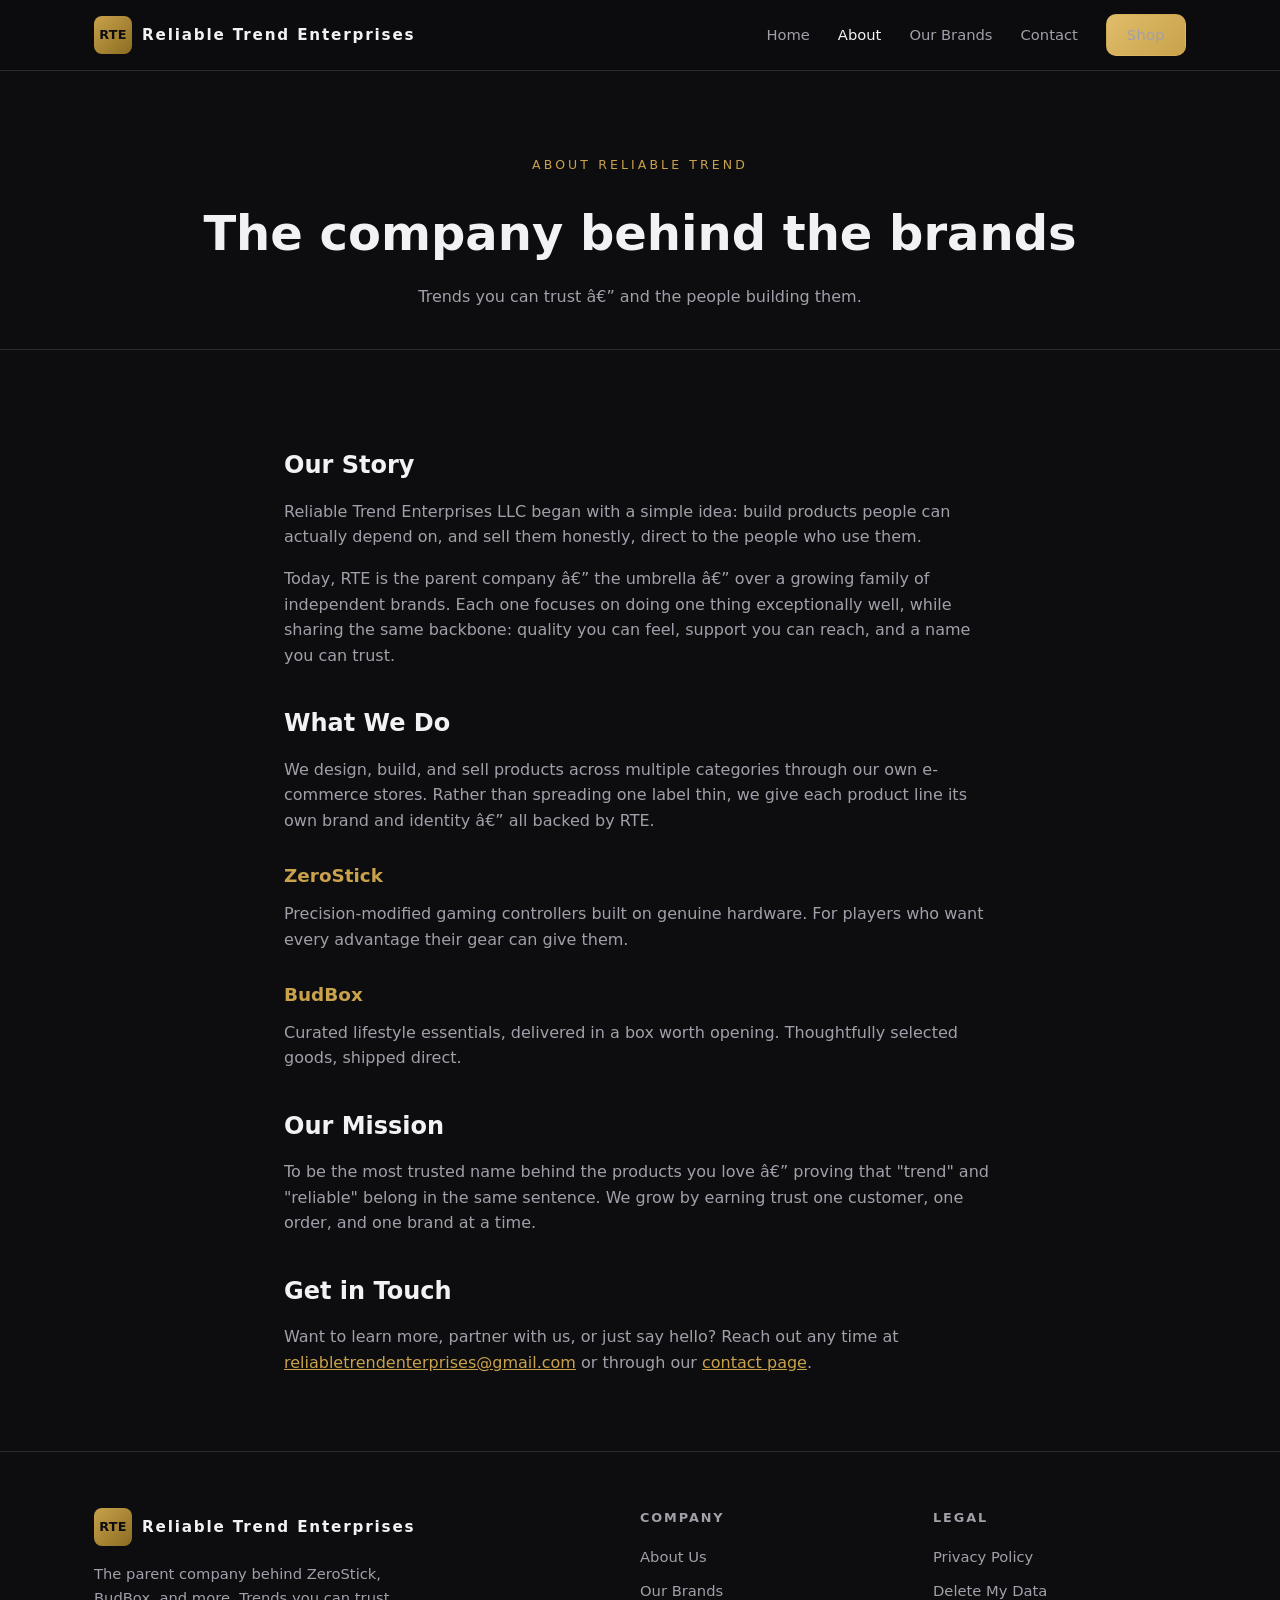
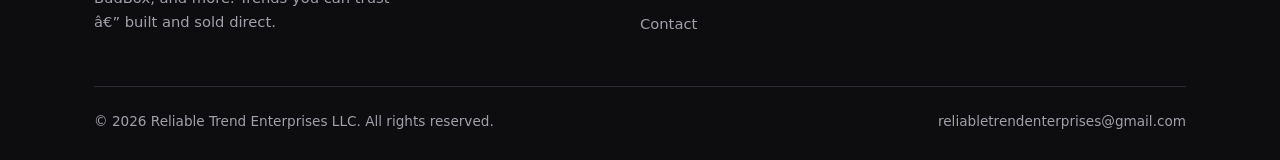
==== about.html @ 6dd5bf9f "Create about.html" ====
<!DOCTYPE html>
<html lang="en">
<head>
  <meta charset="UTF-8" />
  <meta name="viewport" content="width=device-width, initial-scale=1.0" />
  <title>About Us â€” Reliable Trend Enterprises LLC</title>
  <meta name="description" content="Reliable Trend Enterprises LLC is the parent company behind ZeroStick, BudBox, and more. Learn our story and mission." />
  <link rel="stylesheet" href="styles.css" />
</head>
<body>

  <!-- ===================== NAVBAR ===================== -->
  <header class="nav">
    <div class="container nav-inner">
      <a href="index.html" class="nav-brand">
        <span class="mark">RTE</span>
        Reliable Trend Enterprises
      </a>
      <nav class="nav-links" id="navLinks">
        <a href="index.html">Home</a>
        <a href="about.html" class="active">About</a>
        <a href="brands.html">Our Brands</a>
        <a href="contact.html">Contact</a>
        <a href="brands.html" class="btn btn-gold" style="padding:8px 20px;">Shop</a>
      </nav>
      <button class="nav-toggle" onclick="toggleMenu()" aria-label="Menu">&#9776;</button>
    </div>
  </header>

  <!-- ===================== PAGE HEADER ===================== -->
  <section class="page-head">
    <div class="container">
      <span class="eyebrow">About Reliable Trend</span>
      <h1>The company behind the brands</h1>
      <p>Trends you can trust â€” and the people building them.</p>
    </div>
  </section>

  <!-- ===================== STORY ===================== -->
  <div class="prose">
    <h2>Our Story</h2>
    <p>
      Reliable Trend Enterprises LLC began with a simple idea: build products people
      can actually depend on, and sell them honestly, direct to the people who use them.
    </p>
    <p>
      Today, RTE is the parent company â€” the umbrella â€” over a growing family of
      independent brands. Each one focuses on doing one thing exceptionally well, while
      sharing the same backbone: quality you can feel, support you can reach, and a name
      you can trust.
    </p>

    <h2>What We Do</h2>
    <p>
      We design, build, and sell products across multiple categories through our own
      e-commerce stores. Rather than spreading one label thin, we give each product line
      its own brand and identity â€” all backed by RTE.
    </p>

    <h3>ZeroStick</h3>
    <p>
      Precision-modified gaming controllers built on genuine hardware. For players who
      want every advantage their gear can give them.
    </p>

    <h3>BudBox</h3>
    <p>
      Curated lifestyle essentials, delivered in a box worth opening. Thoughtfully
      selected goods, shipped direct.
    </p>

    <h2>Our Mission</h2>
    <p>
      To be the most trusted name behind the products you love â€” proving that "trend"
      and "reliable" belong in the same sentence. We grow by earning trust one customer,
      one order, and one brand at a time.
    </p>

    <h2>Get in Touch</h2>
    <p>
      Want to learn more, partner with us, or just say hello? Reach out any time at
      <a href="mailto:reliabletrendenterprises@gmail.com">reliabletrendenterprises@gmail.com</a>
      or through our <a href="contact.html">contact page</a>.
    </p>
  </div>

  <!-- ===================== FOOTER ===================== -->
  <footer class="footer">
    <div class="container">
      <div class="footer-grid">
        <div class="footer-about">
          <div class="nav-brand" style="margin-bottom:16px;">
            <span class="mark">RTE</span> Reliable Trend Enterprises
          </div>
          <p>The parent company behind ZeroStick, BudBox, and more. Trends you can trust â€” built and sold direct.</p>
        </div>
        <div>
          <h4>Company</h4>
          <a href="about.html">About Us</a>
          <a href="brands.html">Our Brands</a>
          <a href="contact.html">Contact</a>
        </div>
        <div>
          <h4>Legal</h4>
          <a href="privacy-policy.html">Privacy Policy</a>
          <a href="delete-data.html">Delete My Data</a>
        </div>
      </div>
      <div class="footer-bottom">
        <span>&copy; 2026 Reliable Trend Enterprises LLC. All rights reserved.</span>
        <span>reliabletrendenterprises@gmail.com</span>
      </div>
    </div>
  </footer>

  <script src="script.js"></script>
</body>
</html>
---- styles.css ----
/* ============================================================
   RELIABLE TREND ENTERPRISES LLC â€” Shared Stylesheet
   ------------------------------------------------------------
   This ONE file controls the look of every page on the site.
   Change a color or font here and it updates everywhere.
   The site uses a dark, premium look: near-black backgrounds
   with a gold accent color.
   ============================================================ */

/* ---- 1. THEME VARIABLES ----
   These are reusable values. Change them in one place to
   restyle the whole site. Use them like: color: var(--gold); */
:root {
  --black:      #0d0d0f;   /* main page background */
  --panel:      #16161a;   /* slightly lighter cards/sections */
  --panel-2:    #1f1f25;   /* hover / raised panels */
  --border:     #2a2a32;   /* thin dividing lines */
  --text:       #f2f2f4;   /* main text (near white) */
  --text-dim:   #a0a0aa;   /* secondary, quieter text */
  --gold:       #c9a24b;   /* primary accent (premium gold) */
  --gold-light: #e0bd6a;   /* lighter gold for hovers */
  --radius:     10px;      /* standard rounded-corner size */
  --maxw:       1140px;    /* max content width on big screens */
}

/* ---- 2. GLOBAL RESETS ----
   Strip default browser spacing so layouts are predictable. */
* {
  margin: 0;
  padding: 0;
  box-sizing: border-box;
}

html { scroll-behavior: smooth; } /* smooth jump for #anchor links */

body {
  font-family: 'Segoe UI', system-ui, -apple-system, Arial, sans-serif;
  background: var(--black);
  color: var(--text);
  line-height: 1.6;
  -webkit-font-smoothing: antialiased;
}

a { color: inherit; text-decoration: none; }
img { max-width: 100%; display: block; }

/* A reusable centered container for page content */
.container {
  width: 100%;
  max-width: var(--maxw);
  margin: 0 auto;
  padding: 0 24px;
}

/* ============================================================
   3. NAVBAR (top of every page)
   ============================================================ */
.nav {
  position: sticky;            /* stays at top when scrolling */
  top: 0;
  z-index: 50;
  background: rgba(13, 13, 15, 0.85);
  backdrop-filter: blur(10px); /* frosted-glass effect */
  border-bottom: 1px solid var(--border);
}
.nav-inner {
  display: flex;
  align-items: center;
  justify-content: space-between;
  height: 70px;
}
.nav-brand {
  display: flex;
  align-items: center;
  gap: 10px;
  font-weight: 800;
  letter-spacing: 0.12em;
  font-size: 0.95rem;
}
.nav-brand .mark {            /* the little "RTE" gold badge */
  display: inline-flex;
  align-items: center;
  justify-content: center;
  width: 38px;
  height: 38px;
  border-radius: 8px;
  background: linear-gradient(135deg, var(--gold), #8a6c22);
  color: var(--black);
  font-weight: 900;
  letter-spacing: 0.02em;
  font-size: 0.8rem;
}
.nav-links {
  display: flex;
  align-items: center;
  gap: 28px;
}
.nav-links a {
  color: var(--text-dim);
  font-size: 0.92rem;
  font-weight: 500;
  transition: color 0.2s;
}
.nav-links a:hover,
.nav-links a.active { color: var(--text); }

/* Mobile hamburger button (hidden on desktop) */
.nav-toggle {
  display: none;
  background: none;
  border: 1px solid var(--border);
  border-radius: 8px;
  padding: 8px 10px;
  cursor: pointer;
  color: var(--text);
  font-size: 1.1rem;
}

/* ============================================================
   4. BUTTONS
   ============================================================ */
.btn {
  display: inline-block;
  padding: 13px 28px;
  border-radius: var(--radius);
  font-weight: 600;
  font-size: 0.95rem;
  letter-spacing: 0.02em;
  cursor: pointer;
  border: 1px solid transparent;
  transition: transform 0.15s, background 0.2s, border-color 0.2s;
}
.btn:hover { transform: translateY(-2px); } /* gentle lift */

.btn-gold {
  background: linear-gradient(135deg, var(--gold-light), var(--gold));
  color: var(--black);
}
.btn-gold:hover { background: var(--gold-light); }

.btn-ghost {
  background: transparent;
  color: var(--text);
  border-color: var(--border);
}
.btn-ghost:hover { border-color: var(--gold); color: var(--gold); }

/* ============================================================
   5. HERO (big intro section on the home page)
   ============================================================ */
.hero {
  position: relative;
  padding: 120px 0 100px;
  text-align: center;
  overflow: hidden;
}
/* Soft gold glow behind the hero text */
.hero::before {
  content: "";
  position: absolute;
  top: -200px; left: 50%;
  transform: translateX(-50%);
  width: 800px; height: 600px;
  background: radial-gradient(circle, rgba(201,162,75,0.18), transparent 60%);
  z-index: 0;
}
.hero .container { position: relative; z-index: 1; }
.eyebrow {
  display: inline-block;
  font-size: 0.78rem;
  letter-spacing: 0.25em;
  text-transform: uppercase;
  color: var(--gold);
  margin-bottom: 20px;
}
.hero h1 {
  font-size: clamp(2.2rem, 5vw, 3.8rem); /* scales with screen */
  font-weight: 800;
  line-height: 1.1;
  letter-spacing: -0.02em;
  margin-bottom: 22px;
}
.hero p {
  font-size: 1.15rem;
  color: var(--text-dim);
  max-width: 620px;
  margin: 0 auto 36px;
}
.hero-actions { display: flex; gap: 16px; justify-content: center; flex-wrap: wrap; }

/* ============================================================
   6. SECTION HEADERS (used on every content block)
   ============================================================ */
.section { padding: 90px 0; }
.section-head { text-align: center; margin-bottom: 56px; }
.section-head .eyebrow { margin-bottom: 14px; }
.section-head h2 {
  font-size: clamp(1.8rem, 4vw, 2.6rem);
  font-weight: 800;
  letter-spacing: -0.01em;
}
.section-head p {
  color: var(--text-dim);
  max-width: 560px;
  margin: 14px auto 0;
}
.alt-bg { background: var(--panel); } /* alternating section shading */

/* ============================================================
   7. CARD GRID (brands, features, etc.)
   ============================================================ */
.grid {
  display: grid;
  gap: 24px;
  grid-template-columns: repeat(auto-fit, minmax(280px, 1fr));
}
.card {
  background: var(--panel-2);
  border: 1px solid var(--border);
  border-radius: var(--radius);
  padding: 32px;
  transition: transform 0.2s, border-color 0.2s;
}
.card:hover { transform: translateY(-4px); border-color: var(--gold); }
.card .icon {
  font-size: 1.8rem;
  width: 54px; height: 54px;
  display: flex; align-items: center; justify-content: center;
  background: rgba(201,162,75,0.12);
  border-radius: 10px;
  margin-bottom: 18px;
}
.card h3 { font-size: 1.25rem; margin-bottom: 10px; }
.card p { color: var(--text-dim); font-size: 0.95rem; }

/* Brand cards have a price + buy button at the bottom */
.brand-card .price {
  font-size: 1.4rem;
  font-weight: 800;
  color: var(--gold);
  margin: 16px 0 18px;
}
.brand-card .tag {
  display: inline-block;
  font-size: 0.72rem;
  letter-spacing: 0.1em;
  text-transform: uppercase;
  color: var(--gold);
  border: 1px solid var(--border);
  border-radius: 999px;
  padding: 4px 12px;
  margin-bottom: 16px;
}

/* ============================================================
   8. CONTENT PAGES (About, Privacy, etc.)
   ============================================================ */
.page-head {
  padding: 80px 0 40px;
  text-align: center;
  border-bottom: 1px solid var(--border);
}
.page-head h1 { font-size: clamp(2rem, 5vw, 3rem); font-weight: 800; }
.page-head p { color: var(--text-dim); margin-top: 12px; }

.prose { max-width: 760px; margin: 0 auto; padding: 60px 24px; }
.prose h2 { font-size: 1.5rem; margin: 36px 0 14px; }
.prose h3 { font-size: 1.15rem; margin: 28px 0 10px; color: var(--gold); }
.prose p  { color: var(--text-dim); margin-bottom: 16px; }
.prose a  { color: var(--gold); text-decoration: underline; }
.prose ul { color: var(--text-dim); margin: 0 0 16px 22px; }
.prose li { margin-bottom: 8px; }

/* ============================================================
   9. CONTACT FORM
   ============================================================ */
.form-wrap {
  max-width: 620px;
  margin: 0 auto;
  background: var(--panel-2);
  border: 1px solid var(--border);
  border-radius: var(--radius);
  padding: 40px;
}
.field { margin-bottom: 20px; }
.field label {
  display: block;
  font-size: 0.85rem;
  margin-bottom: 8px;
  color: var(--text-dim);
}
.field input,
.field textarea {
  width: 100%;
  background: var(--black);
  border: 1px solid var(--border);
  border-radius: 8px;
  padding: 12px 14px;
  color: var(--text);
  font-size: 0.95rem;
  font-family: inherit;
}
.field input:focus,
.field textarea:focus {
  outline: none;
  border-color: var(--gold);
}
.field textarea { min-height: 130px; resize: vertical; }

/* ============================================================
   10. FOOTER
   ============================================================ */
.footer {
  border-top: 1px solid var(--border);
  background: var(--black);
  padding: 56px 0 28px;
}
.footer-grid {
  display: grid;
  grid-template-columns: 2fr 1fr 1fr;
  gap: 40px;
  margin-bottom: 40px;
}
.footer-grid h4 {
  font-size: 0.8rem;
  letter-spacing: 0.15em;
  text-transform: uppercase;
  color: var(--text-dim);
  margin-bottom: 16px;
}
.footer-grid a {
  display: block;
  color: var(--text-dim);
  font-size: 0.92rem;
  margin-bottom: 10px;
  transition: color 0.2s;
}
.footer-grid a:hover { color: var(--gold); }
.footer-about p { color: var(--text-dim); font-size: 0.92rem; max-width: 320px; }
.footer-bottom {
  border-top: 1px solid var(--border);
  padding-top: 24px;
  display: flex;
  justify-content: space-between;
  flex-wrap: wrap;
  gap: 12px;
  font-size: 0.85rem;
  color: var(--text-dim);
}

/* ============================================================
   11. MOBILE RESPONSIVE
   On narrow screens, collapse the nav and stack the footer.
   ============================================================ */
@media (max-width: 780px) {
  .nav-toggle { display: block; }
  .nav-links {
    display: none;
    position: absolute;
    top: 70px; left: 0; right: 0;
    flex-direction: column;
    gap: 0;
    background: var(--panel);
    border-bottom: 1px solid var(--border);
    padding: 10px 0;
  }
  .nav-links.open { display: flex; }   /* JS toggles this class */
  .nav-links a { padding: 14px 24px; width: 100%; }
  .footer-grid { grid-template-columns: 1fr; gap: 28px; }
}
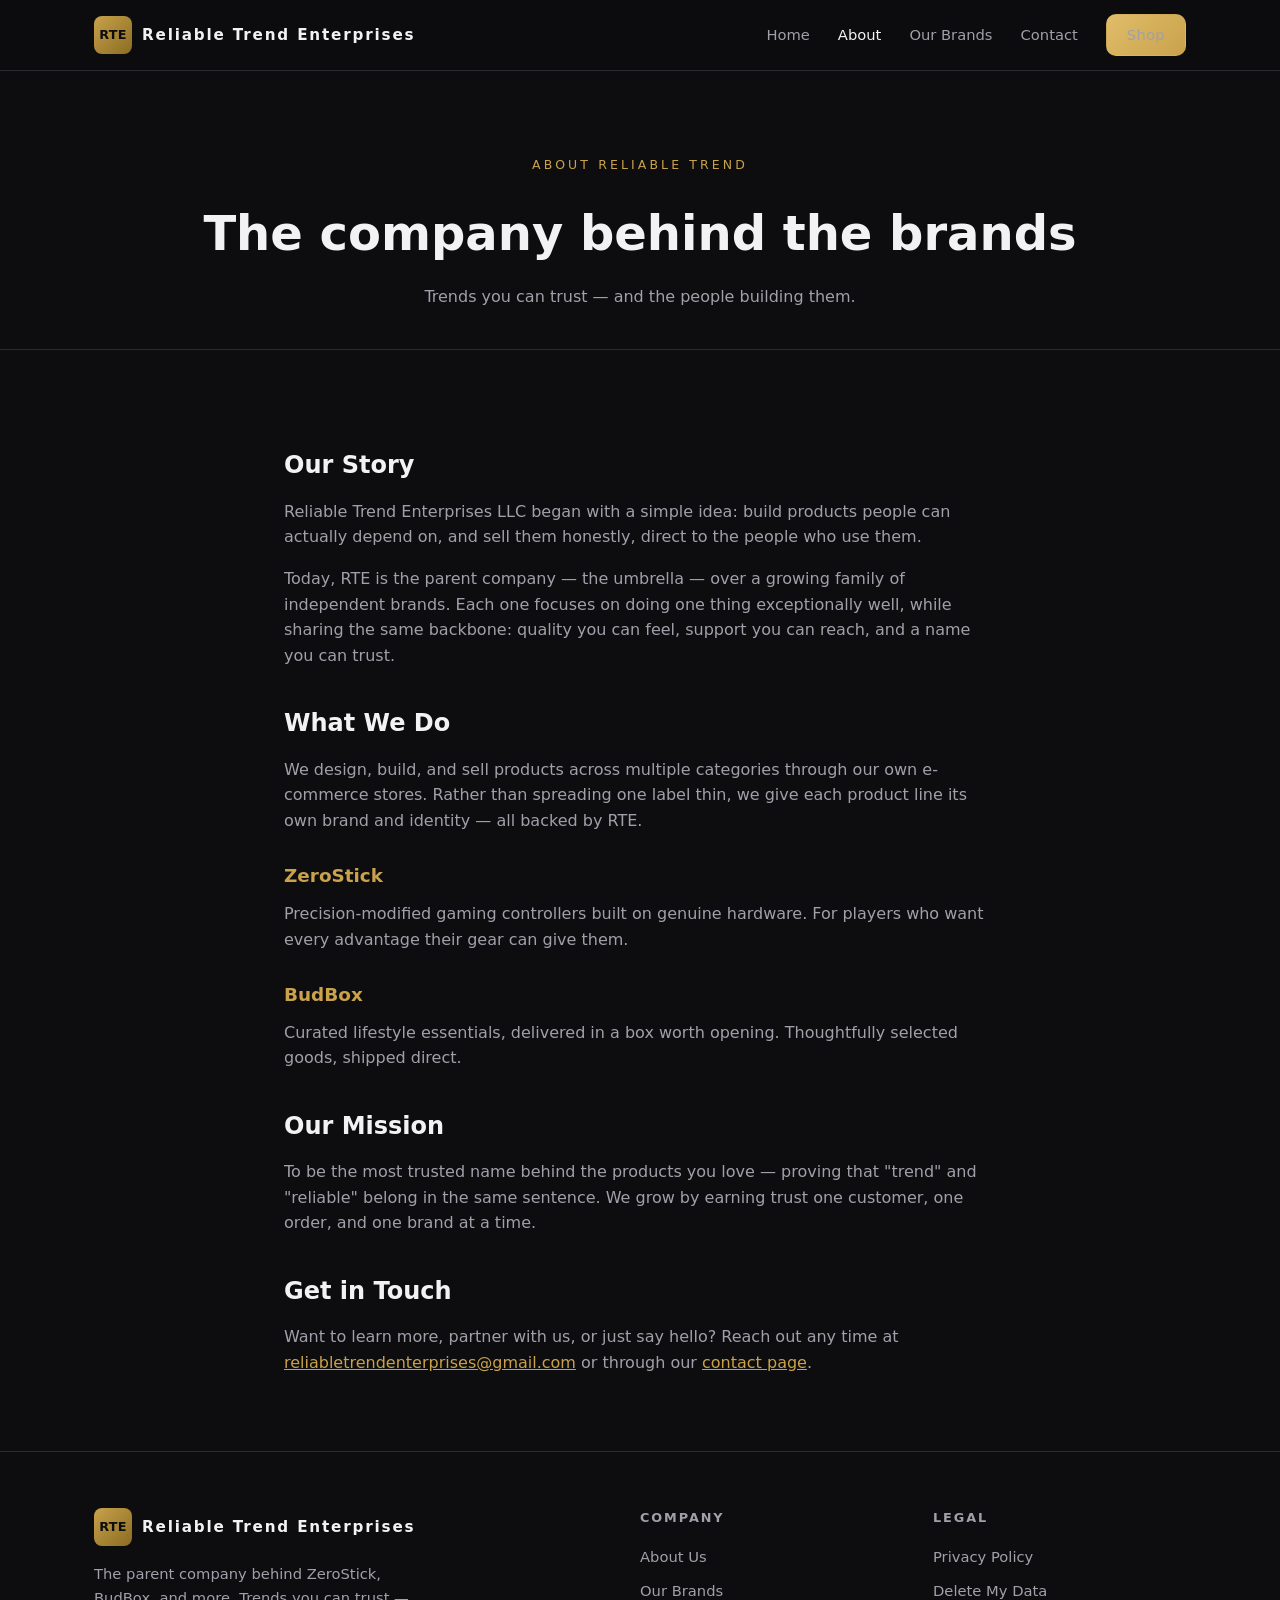
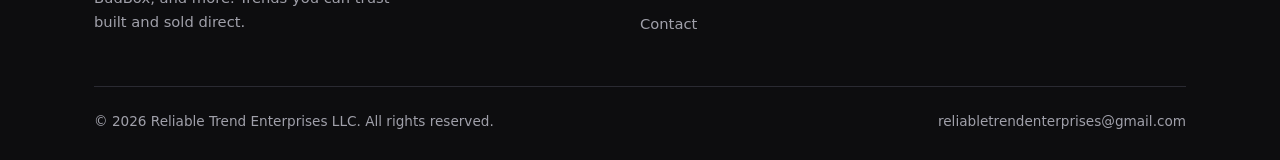
==== commit dd145cff: "Update about.html" ====
--- a/about.html
+++ b/about.html
@@ -3,7 +3,7 @@
 <head>
   <meta charset="UTF-8" />
   <meta name="viewport" content="width=device-width, initial-scale=1.0" />
-  <title>About Us â€” Reliable Trend Enterprises LLC</title>
+  <title>About Us &mdash; Reliable Trend Enterprises LLC</title>
   <meta name="description" content="Reliable Trend Enterprises LLC is the parent company behind ZeroStick, BudBox, and more. Learn our story and mission." />
   <link rel="stylesheet" href="styles.css" />
 </head>
@@ -32,7 +32,7 @@
     <div class="container">
       <span class="eyebrow">About Reliable Trend</span>
       <h1>The company behind the brands</h1>
-      <p>Trends you can trust â€” and the people building them.</p>
+      <p>Trends you can trust &mdash; and the people building them.</p>
     </div>
   </section>
 
@@ -44,7 +44,7 @@
       can actually depend on, and sell them honestly, direct to the people who use them.
     </p>
     <p>
-      Today, RTE is the parent company â€” the umbrella â€” over a growing family of
+      Today, RTE is the parent company &mdash; the umbrella &mdash; over a growing family of
       independent brands. Each one focuses on doing one thing exceptionally well, while
       sharing the same backbone: quality you can feel, support you can reach, and a name
       you can trust.
@@ -54,7 +54,7 @@
     <p>
       We design, build, and sell products across multiple categories through our own
       e-commerce stores. Rather than spreading one label thin, we give each product line
-      its own brand and identity â€” all backed by RTE.
+      its own brand and identity &mdash; all backed by RTE.
     </p>
 
     <h3>ZeroStick</h3>
@@ -71,7 +71,7 @@
 
     <h2>Our Mission</h2>
     <p>
-      To be the most trusted name behind the products you love â€” proving that "trend"
+      To be the most trusted name behind the products you love &mdash; proving that "trend"
       and "reliable" belong in the same sentence. We grow by earning trust one customer,
       one order, and one brand at a time.
     </p>
@@ -92,7 +92,7 @@
           <div class="nav-brand" style="margin-bottom:16px;">
             <span class="mark">RTE</span> Reliable Trend Enterprises
           </div>
-          <p>The parent company behind ZeroStick, BudBox, and more. Trends you can trust â€” built and sold direct.</p>
+          <p>The parent company behind ZeroStick, BudBox, and more. Trends you can trust &mdash; built and sold direct.</p>
         </div>
         <div>
           <h4>Company</h4>
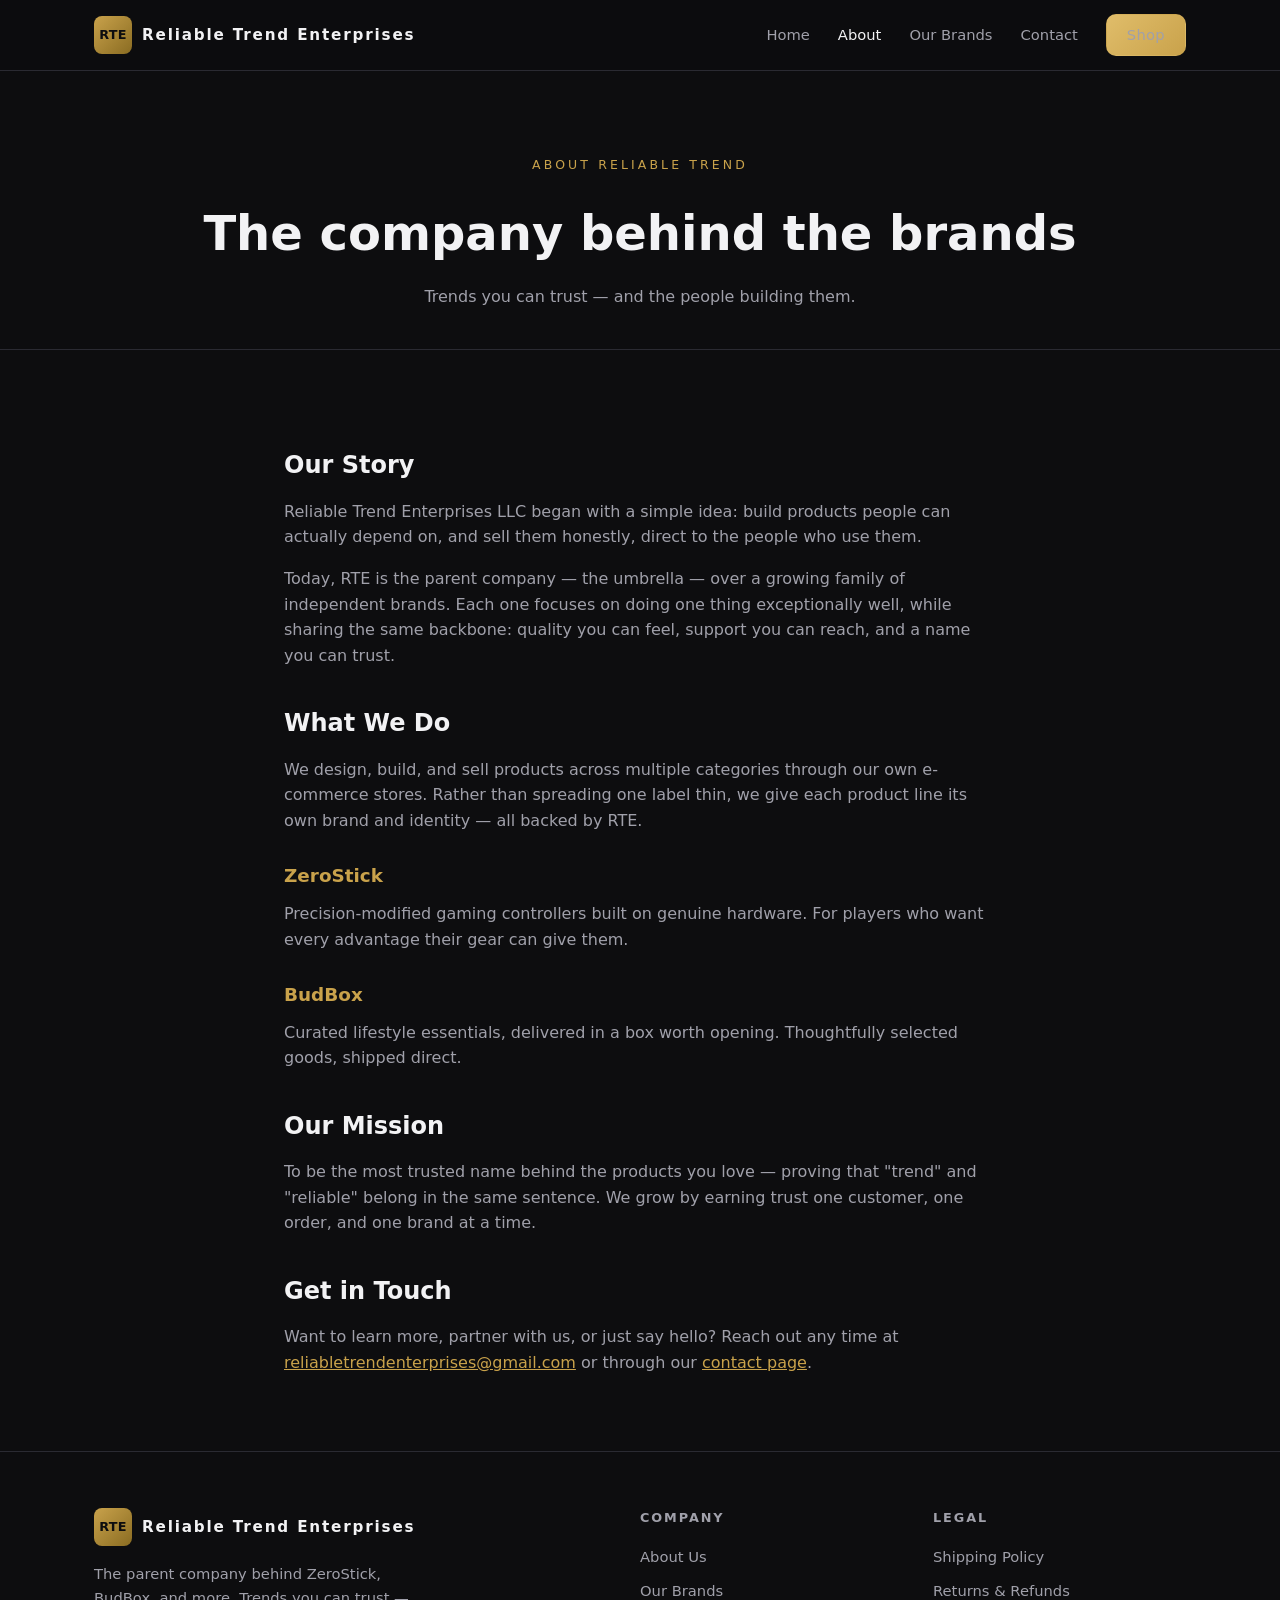
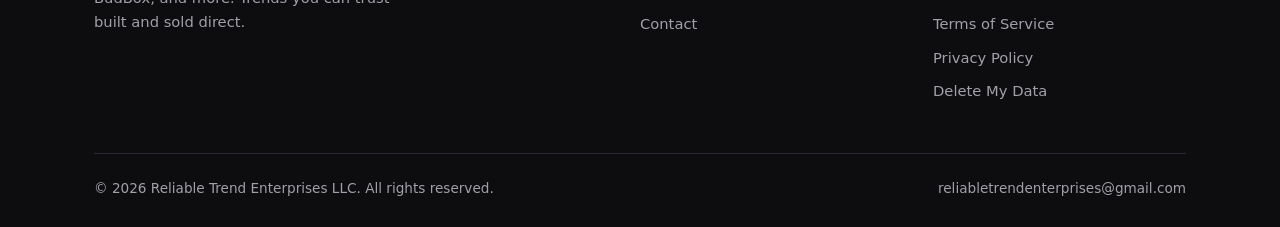
==== commit b9b717e4: "Add shipping/returns/terms pages, fix privacy policy for e-commerce, wire product buttons - Add ship" ====
--- a/about.html
+++ b/about.html
@@ -102,6 +102,9 @@
         </div>
         <div>
           <h4>Legal</h4>
+          <a href="shipping.html">Shipping Policy</a>
+          <a href="returns.html">Returns &amp; Refunds</a>
+          <a href="terms.html">Terms of Service</a>
           <a href="privacy-policy.html">Privacy Policy</a>
           <a href="delete-data.html">Delete My Data</a>
         </div>
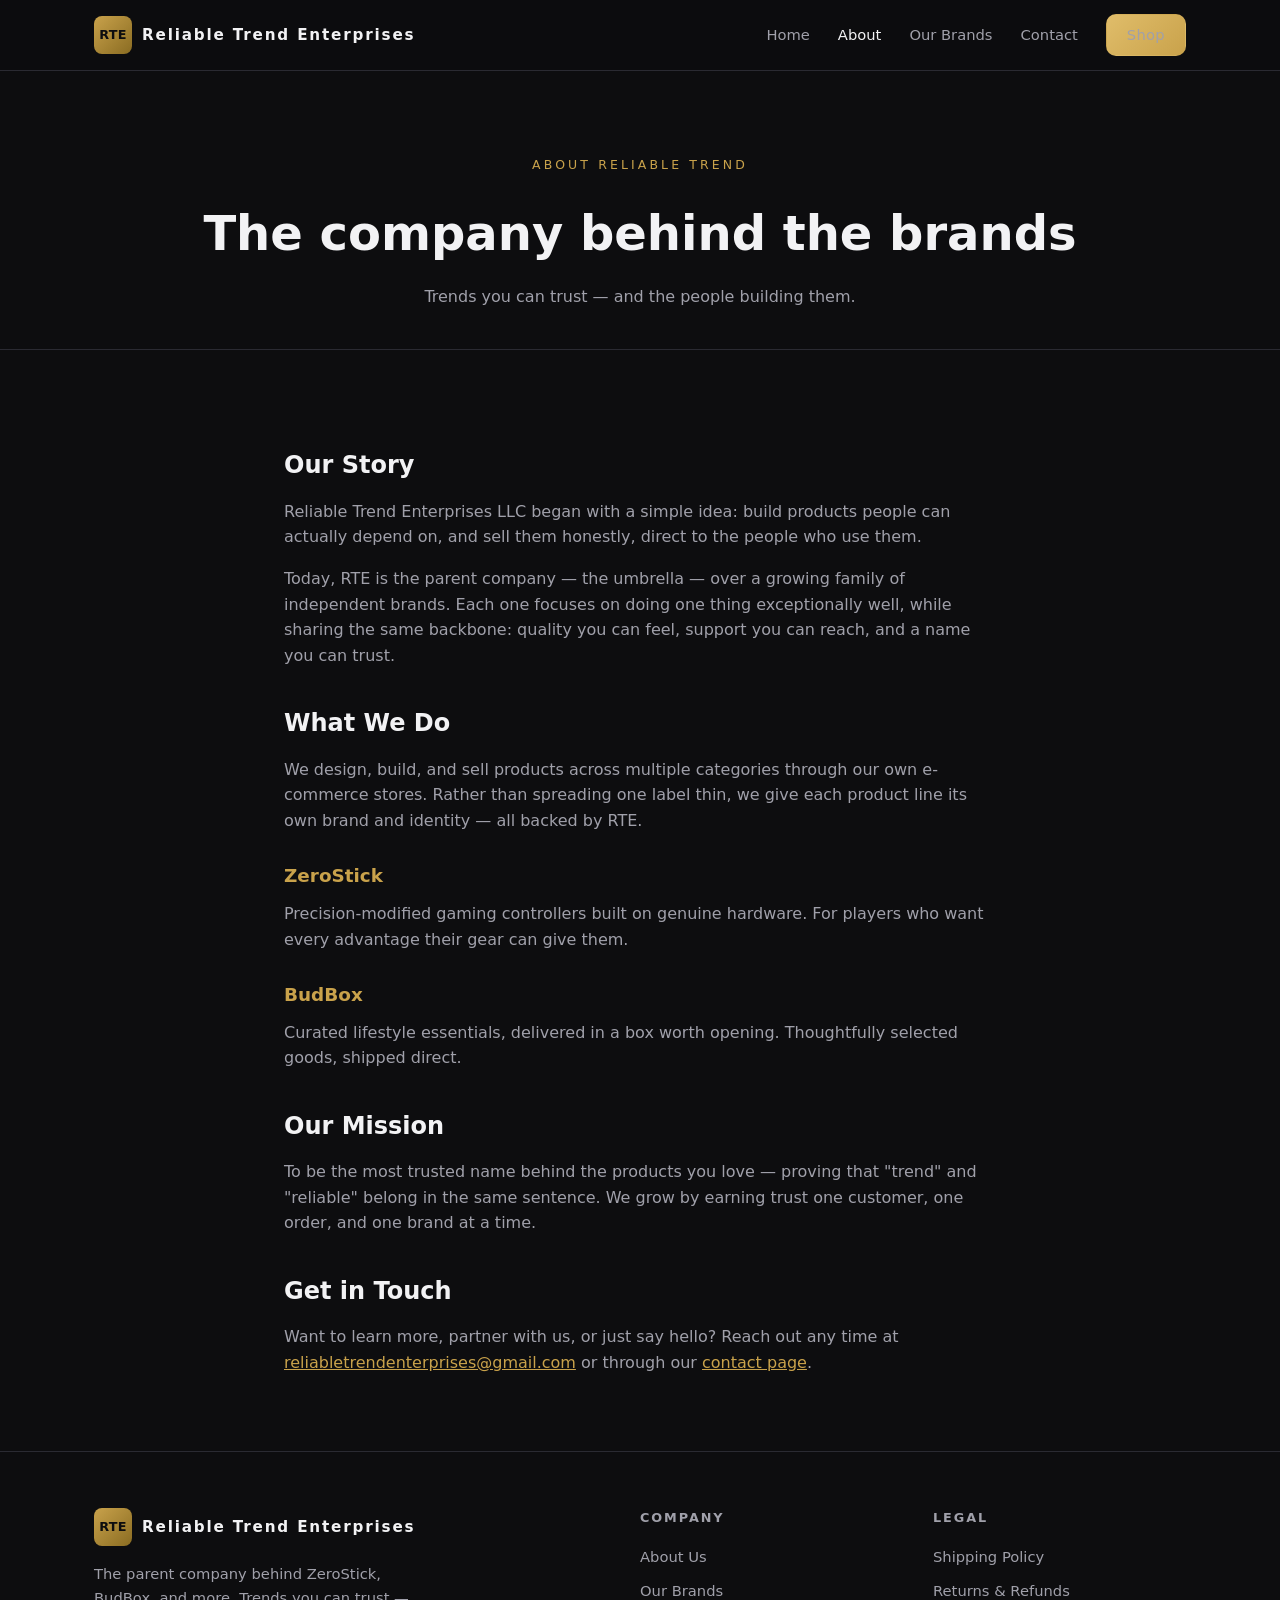
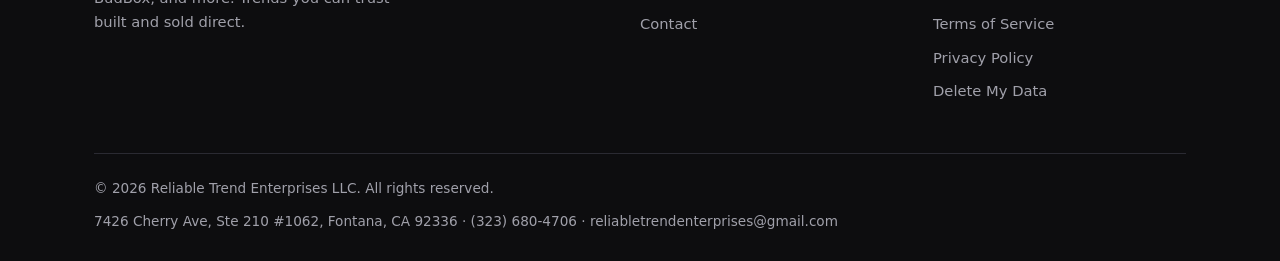
==== commit 1c2ae8f2: "Add business address and phone to Contact page and site footer Adds Reliable Trend Enterprises LLC b" ====
--- a/about.html
+++ b/about.html
@@ -111,7 +111,7 @@
       </div>
       <div class="footer-bottom">
         <span>&copy; 2026 Reliable Trend Enterprises LLC. All rights reserved.</span>
-        <span>reliabletrendenterprises@gmail.com</span>
+        <span>7426 Cherry Ave, Ste 210 #1062, Fontana, CA 92336 &middot; (323) 680-4706 &middot; reliabletrendenterprises@gmail.com</span>
       </div>
     </div>
   </footer>
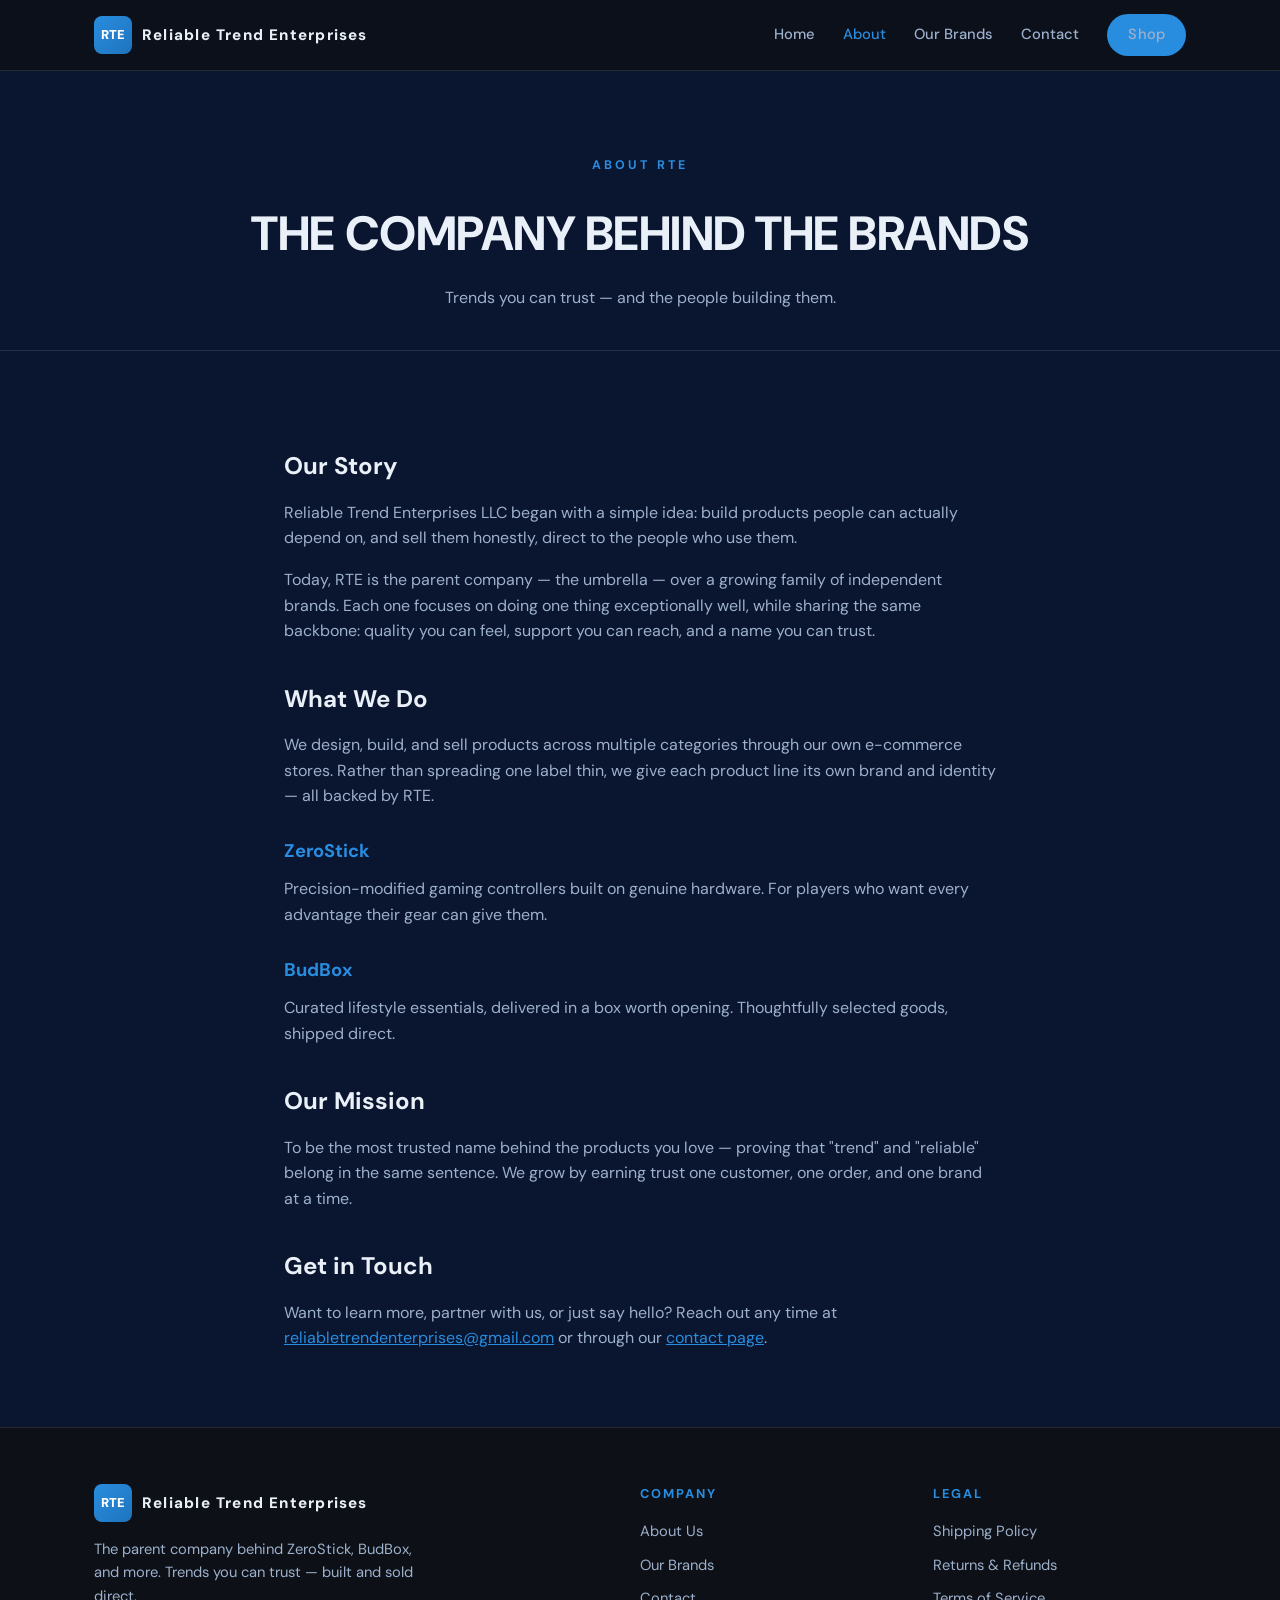
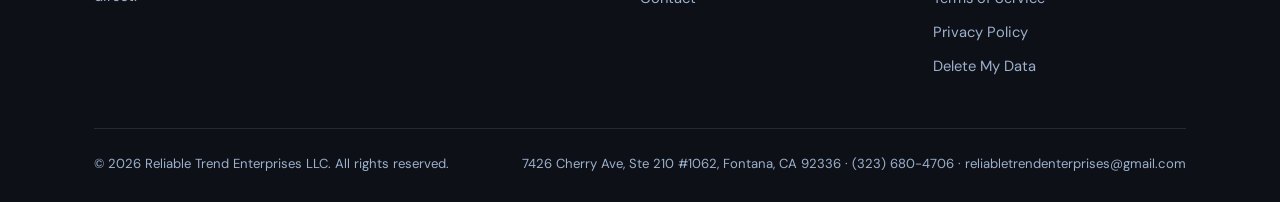
==== commit 5d656eaa: "Use RTE abbreviation in section eyebrows, not shortened 'Reliable Trend' The legal name is Reliable " ====
--- a/about.html
+++ b/about.html
@@ -30,7 +30,7 @@
   <!-- ===================== PAGE HEADER ===================== -->
   <section class="page-head">
     <div class="container">
-      <span class="eyebrow">About Reliable Trend</span>
+      <span class="eyebrow">About RTE</span>
       <h1>The company behind the brands</h1>
       <p>Trends you can trust &mdash; and the people building them.</p>
     </div>
--- a/styles.css
+++ b/styles.css
@@ -1,41 +1,44 @@
 /* ============================================================
-   RELIABLE TREND ENTERPRISES LLC â€” Shared Stylesheet
+   RELIABLE TREND ENTERPRISES LLC — Shared Stylesheet
    ------------------------------------------------------------
-   This ONE file controls the look of every page on the site.
-   Change a color or font here and it updates everywhere.
-   The site uses a dark, premium look: near-black backgrounds
-   with a gold accent color.
-   ============================================================ */
-
-/* ---- 1. THEME VARIABLES ----
-   These are reusable values. Change them in one place to
-   restyle the whole site. Use them like: color: var(--gold); */
+   One file controls the look of every page. Change a color or
+   font here and it updates site-wide. Palette is aligned with
+   the ZeroStick brand: deep navy backgrounds, brand blue accent,
+   DM Sans typography.
+   ============================================================ */
+
+@import url('https://fonts.googleapis.com/css2?family=DM+Sans:wght@400;500;600;700;800;900&display=swap');
+
+/* ---- 1. THEME VARIABLES ---- */
 :root {
-  --black:      #0d0d0f;   /* main page background */
-  --panel:      #16161a;   /* slightly lighter cards/sections */
-  --panel-2:    #1f1f25;   /* hover / raised panels */
-  --border:     #2a2a32;   /* thin dividing lines */
-  --text:       #f2f2f4;   /* main text (near white) */
-  --text-dim:   #a0a0aa;   /* secondary, quieter text */
-  --gold:       #c9a24b;   /* primary accent (premium gold) */
-  --gold-light: #e0bd6a;   /* lighter gold for hovers */
-  --radius:     10px;      /* standard rounded-corner size */
-  --maxw:       1140px;    /* max content width on big screens */
-}
-
-/* ---- 2. GLOBAL RESETS ----
-   Strip default browser spacing so layouts are predictable. */
-* {
-  margin: 0;
-  padding: 0;
-  box-sizing: border-box;
-}
-
-html { scroll-behavior: smooth; } /* smooth jump for #anchor links */
+  --bg:         #0a1530;   /* page background — deep navy */
+  --panel:      #0d1a35;   /* alt-shaded sections */
+  --panel-2:    #11203f;   /* cards / raised panels */
+  --ink:        #0d1117;   /* darkest — header/footer, matches ZS ink */
+  --border:     rgba(255,255,255,0.10);
+  --text:       #eaf0f8;   /* primary text */
+  --text-dim:   #9db0cc;   /* muted / secondary text */
+  --brand:      #298DDF;   /* ZeroStick brand blue */
+  --brand-dark: #1f74bd;   /* deeper blue for hovers */
+
+  /* Legacy variable names — keep as aliases so any inline
+     `var(--gold)` sprinkled across pages still resolves. */
+  --black:      var(--bg);
+  --gold:       var(--brand);
+  --gold-light: var(--brand-dark);
+
+  --radius:     10px;
+  --maxw:       1140px;
+}
+
+/* ---- 2. GLOBAL RESETS ---- */
+* { margin: 0; padding: 0; box-sizing: border-box; }
+
+html { scroll-behavior: smooth; }
 
 body {
-  font-family: 'Segoe UI', system-ui, -apple-system, Arial, sans-serif;
-  background: var(--black);
+  font-family: 'DM Sans', system-ui, -apple-system, Segoe UI, Arial, sans-serif;
+  background: var(--bg);
   color: var(--text);
   line-height: 1.6;
   -webkit-font-smoothing: antialiased;
@@ -44,7 +47,6 @@
 a { color: inherit; text-decoration: none; }
 img { max-width: 100%; display: block; }
 
-/* A reusable centered container for page content */
 .container {
   width: 100%;
   max-width: var(--maxw);
@@ -53,14 +55,14 @@
 }
 
 /* ============================================================
-   3. NAVBAR (top of every page)
+   3. NAVBAR
    ============================================================ */
 .nav {
-  position: sticky;            /* stays at top when scrolling */
+  position: sticky;
   top: 0;
   z-index: 50;
-  background: rgba(13, 13, 15, 0.85);
-  backdrop-filter: blur(10px); /* frosted-glass effect */
+  background: rgba(13, 17, 23, 0.88);
+  backdrop-filter: blur(10px);
   border-bottom: 1px solid var(--border);
 }
 .nav-inner {
@@ -74,18 +76,19 @@
   align-items: center;
   gap: 10px;
   font-weight: 800;
-  letter-spacing: 0.12em;
+  letter-spacing: 0.08em;
   font-size: 0.95rem;
-}
-.nav-brand .mark {            /* the little "RTE" gold badge */
+  color: var(--text);
+}
+.nav-brand .mark {
   display: inline-flex;
   align-items: center;
   justify-content: center;
   width: 38px;
   height: 38px;
   border-radius: 8px;
-  background: linear-gradient(135deg, var(--gold), #8a6c22);
-  color: var(--black);
+  background: linear-gradient(135deg, var(--brand), var(--brand-dark));
+  color: #fff;
   font-weight: 900;
   letter-spacing: 0.02em;
   font-size: 0.8rem;
@@ -102,9 +105,8 @@
   transition: color 0.2s;
 }
 .nav-links a:hover,
-.nav-links a.active { color: var(--text); }
-
-/* Mobile hamburger button (hidden on desktop) */
+.nav-links a.active { color: var(--brand); }
+
 .nav-toggle {
   display: none;
   background: none;
@@ -122,31 +124,35 @@
 .btn {
   display: inline-block;
   padding: 13px 28px;
-  border-radius: var(--radius);
-  font-weight: 600;
+  border-radius: 28px;                  /* pill shape, matches ZS */
+  font-weight: 700;
   font-size: 0.95rem;
-  letter-spacing: 0.02em;
+  letter-spacing: 0.01em;
   cursor: pointer;
   border: 1px solid transparent;
-  transition: transform 0.15s, background 0.2s, border-color 0.2s;
-}
-.btn:hover { transform: translateY(-2px); } /* gentle lift */
-
+  transition: transform 0.18s ease, background 0.2s, border-color 0.2s, box-shadow 0.2s;
+}
+.btn:hover { transform: translateY(-2px); }
+
+/* .btn-gold is legacy naming — now renders as brand blue */
 .btn-gold {
-  background: linear-gradient(135deg, var(--gold-light), var(--gold));
-  color: var(--black);
-}
-.btn-gold:hover { background: var(--gold-light); }
+  background: var(--brand);
+  color: #fff;
+}
+.btn-gold:hover {
+  background: var(--brand-dark);
+  box-shadow: 0 10px 24px rgba(41,141,223,0.28);
+}
 
 .btn-ghost {
   background: transparent;
   color: var(--text);
   border-color: var(--border);
 }
-.btn-ghost:hover { border-color: var(--gold); color: var(--gold); }
-
-/* ============================================================
-   5. HERO (big intro section on the home page)
+.btn-ghost:hover { border-color: var(--brand); color: var(--brand); }
+
+/* ============================================================
+   5. HERO
    ============================================================ */
 .hero {
   position: relative;
@@ -154,14 +160,13 @@
   text-align: center;
   overflow: hidden;
 }
-/* Soft gold glow behind the hero text */
 .hero::before {
   content: "";
   position: absolute;
-  top: -200px; left: 50%;
+  top: -220px; left: 50%;
   transform: translateX(-50%);
-  width: 800px; height: 600px;
-  background: radial-gradient(circle, rgba(201,162,75,0.18), transparent 60%);
+  width: 900px; height: 650px;
+  background: radial-gradient(circle, rgba(41,141,223,0.22), transparent 60%);
   z-index: 0;
 }
 .hero .container { position: relative; z-index: 1; }
@@ -170,15 +175,17 @@
   font-size: 0.78rem;
   letter-spacing: 0.25em;
   text-transform: uppercase;
-  color: var(--gold);
+  color: var(--brand);
   margin-bottom: 20px;
+  font-weight: 700;
 }
 .hero h1 {
-  font-size: clamp(2.2rem, 5vw, 3.8rem); /* scales with screen */
+  font-size: clamp(2.2rem, 5vw, 3.8rem);
   font-weight: 800;
   line-height: 1.1;
   letter-spacing: -0.02em;
   margin-bottom: 22px;
+  text-transform: uppercase;
 }
 .hero p {
   font-size: 1.15rem;
@@ -189,7 +196,7 @@
 .hero-actions { display: flex; gap: 16px; justify-content: center; flex-wrap: wrap; }
 
 /* ============================================================
-   6. SECTION HEADERS (used on every content block)
+   6. SECTION HEADERS
    ============================================================ */
 .section { padding: 90px 0; }
 .section-head { text-align: center; margin-bottom: 56px; }
@@ -198,16 +205,17 @@
   font-size: clamp(1.8rem, 4vw, 2.6rem);
   font-weight: 800;
   letter-spacing: -0.01em;
+  text-transform: uppercase;
 }
 .section-head p {
   color: var(--text-dim);
   max-width: 560px;
   margin: 14px auto 0;
 }
-.alt-bg { background: var(--panel); } /* alternating section shading */
-
-/* ============================================================
-   7. CARD GRID (brands, features, etc.)
+.alt-bg { background: var(--panel); }
+
+/* ============================================================
+   7. CARD GRID
    ============================================================ */
 .grid {
   display: grid;
@@ -217,57 +225,68 @@
 .card {
   background: var(--panel-2);
   border: 1px solid var(--border);
-  border-radius: var(--radius);
+  border-radius: 12px;
   padding: 32px;
-  transition: transform 0.2s, border-color 0.2s;
-}
-.card:hover { transform: translateY(-4px); border-color: var(--gold); }
+  transition: transform 0.25s ease, border-color 0.25s ease, box-shadow 0.25s ease;
+}
+.card:hover {
+  transform: translateY(-6px);
+  border-color: rgba(41,141,223,0.35);
+  box-shadow: 0 18px 40px rgba(0,0,0,.28);
+}
 .card .icon {
   font-size: 1.8rem;
   width: 54px; height: 54px;
   display: flex; align-items: center; justify-content: center;
-  background: rgba(201,162,75,0.12);
+  background: rgba(41,141,223,0.14);
+  color: var(--brand);
   border-radius: 10px;
   margin-bottom: 18px;
 }
-.card h3 { font-size: 1.25rem; margin-bottom: 10px; }
+.card h3 { font-size: 1.25rem; margin-bottom: 10px; color: var(--text); }
 .card p { color: var(--text-dim); font-size: 0.95rem; }
 
-/* Brand cards have a price + buy button at the bottom */
 .brand-card .price {
   font-size: 1.4rem;
   font-weight: 800;
-  color: var(--gold);
+  color: var(--brand);
   margin: 16px 0 18px;
 }
 .brand-card .tag {
   display: inline-block;
   font-size: 0.72rem;
-  letter-spacing: 0.1em;
-  text-transform: uppercase;
-  color: var(--gold);
-  border: 1px solid var(--border);
+  letter-spacing: 0.12em;
+  text-transform: uppercase;
+  color: var(--brand);
+  background: rgba(41,141,223,0.10);
+  border: 1px solid rgba(41,141,223,0.35);
   border-radius: 999px;
   padding: 4px 12px;
   margin-bottom: 16px;
-}
-
-/* ============================================================
-   8. CONTENT PAGES (About, Privacy, etc.)
+  font-weight: 700;
+}
+
+/* ============================================================
+   8. CONTENT PAGES
    ============================================================ */
 .page-head {
   padding: 80px 0 40px;
   text-align: center;
   border-bottom: 1px solid var(--border);
 }
-.page-head h1 { font-size: clamp(2rem, 5vw, 3rem); font-weight: 800; }
+.page-head h1 {
+  font-size: clamp(2rem, 5vw, 3rem);
+  font-weight: 800;
+  text-transform: uppercase;
+  letter-spacing: -0.01em;
+}
 .page-head p { color: var(--text-dim); margin-top: 12px; }
 
 .prose { max-width: 760px; margin: 0 auto; padding: 60px 24px; }
 .prose h2 { font-size: 1.5rem; margin: 36px 0 14px; }
-.prose h3 { font-size: 1.15rem; margin: 28px 0 10px; color: var(--gold); }
+.prose h3 { font-size: 1.15rem; margin: 28px 0 10px; color: var(--brand); }
 .prose p  { color: var(--text-dim); margin-bottom: 16px; }
-.prose a  { color: var(--gold); text-decoration: underline; }
+.prose a  { color: var(--brand); text-decoration: underline; }
 .prose ul { color: var(--text-dim); margin: 0 0 16px 22px; }
 .prose li { margin-bottom: 8px; }
 
@@ -279,7 +298,7 @@
   margin: 0 auto;
   background: var(--panel-2);
   border: 1px solid var(--border);
-  border-radius: var(--radius);
+  border-radius: 12px;
   padding: 40px;
 }
 .field { margin-bottom: 20px; }
@@ -288,11 +307,12 @@
   font-size: 0.85rem;
   margin-bottom: 8px;
   color: var(--text-dim);
+  font-weight: 500;
 }
 .field input,
 .field textarea {
   width: 100%;
-  background: var(--black);
+  background: var(--bg);
   border: 1px solid var(--border);
   border-radius: 8px;
   padding: 12px 14px;
@@ -303,7 +323,8 @@
 .field input:focus,
 .field textarea:focus {
   outline: none;
-  border-color: var(--gold);
+  border-color: var(--brand);
+  box-shadow: 0 0 0 3px rgba(41,141,223,0.15);
 }
 .field textarea { min-height: 130px; resize: vertical; }
 
@@ -312,7 +333,7 @@
    ============================================================ */
 .footer {
   border-top: 1px solid var(--border);
-  background: var(--black);
+  background: var(--ink);
   padding: 56px 0 28px;
 }
 .footer-grid {
@@ -325,8 +346,9 @@
   font-size: 0.8rem;
   letter-spacing: 0.15em;
   text-transform: uppercase;
-  color: var(--text-dim);
+  color: var(--brand);
   margin-bottom: 16px;
+  font-weight: 700;
 }
 .footer-grid a {
   display: block;
@@ -335,8 +357,8 @@
   margin-bottom: 10px;
   transition: color 0.2s;
 }
-.footer-grid a:hover { color: var(--gold); }
-.footer-about p { color: var(--text-dim); font-size: 0.92rem; max-width: 320px; }
+.footer-grid a:hover { color: var(--brand); }
+.footer-about p { color: var(--text-dim); font-size: 0.92rem; max-width: 340px; }
 .footer-bottom {
   border-top: 1px solid var(--border);
   padding-top: 24px;
@@ -344,13 +366,14 @@
   justify-content: space-between;
   flex-wrap: wrap;
   gap: 12px;
-  font-size: 0.85rem;
-  color: var(--text-dim);
-}
+  font-size: 0.82rem;
+  color: var(--text-dim);
+}
+.footer-bottom a { color: inherit; }
+.footer-bottom a:hover { color: var(--brand); }
 
 /* ============================================================
    11. MOBILE RESPONSIVE
-   On narrow screens, collapse the nav and stack the footer.
    ============================================================ */
 @media (max-width: 780px) {
   .nav-toggle { display: block; }
@@ -360,11 +383,11 @@
     top: 70px; left: 0; right: 0;
     flex-direction: column;
     gap: 0;
-    background: var(--panel);
+    background: var(--ink);
     border-bottom: 1px solid var(--border);
     padding: 10px 0;
   }
-  .nav-links.open { display: flex; }   /* JS toggles this class */
+  .nav-links.open { display: flex; }
   .nav-links a { padding: 14px 24px; width: 100%; }
   .footer-grid { grid-template-columns: 1fr; gap: 28px; }
 }
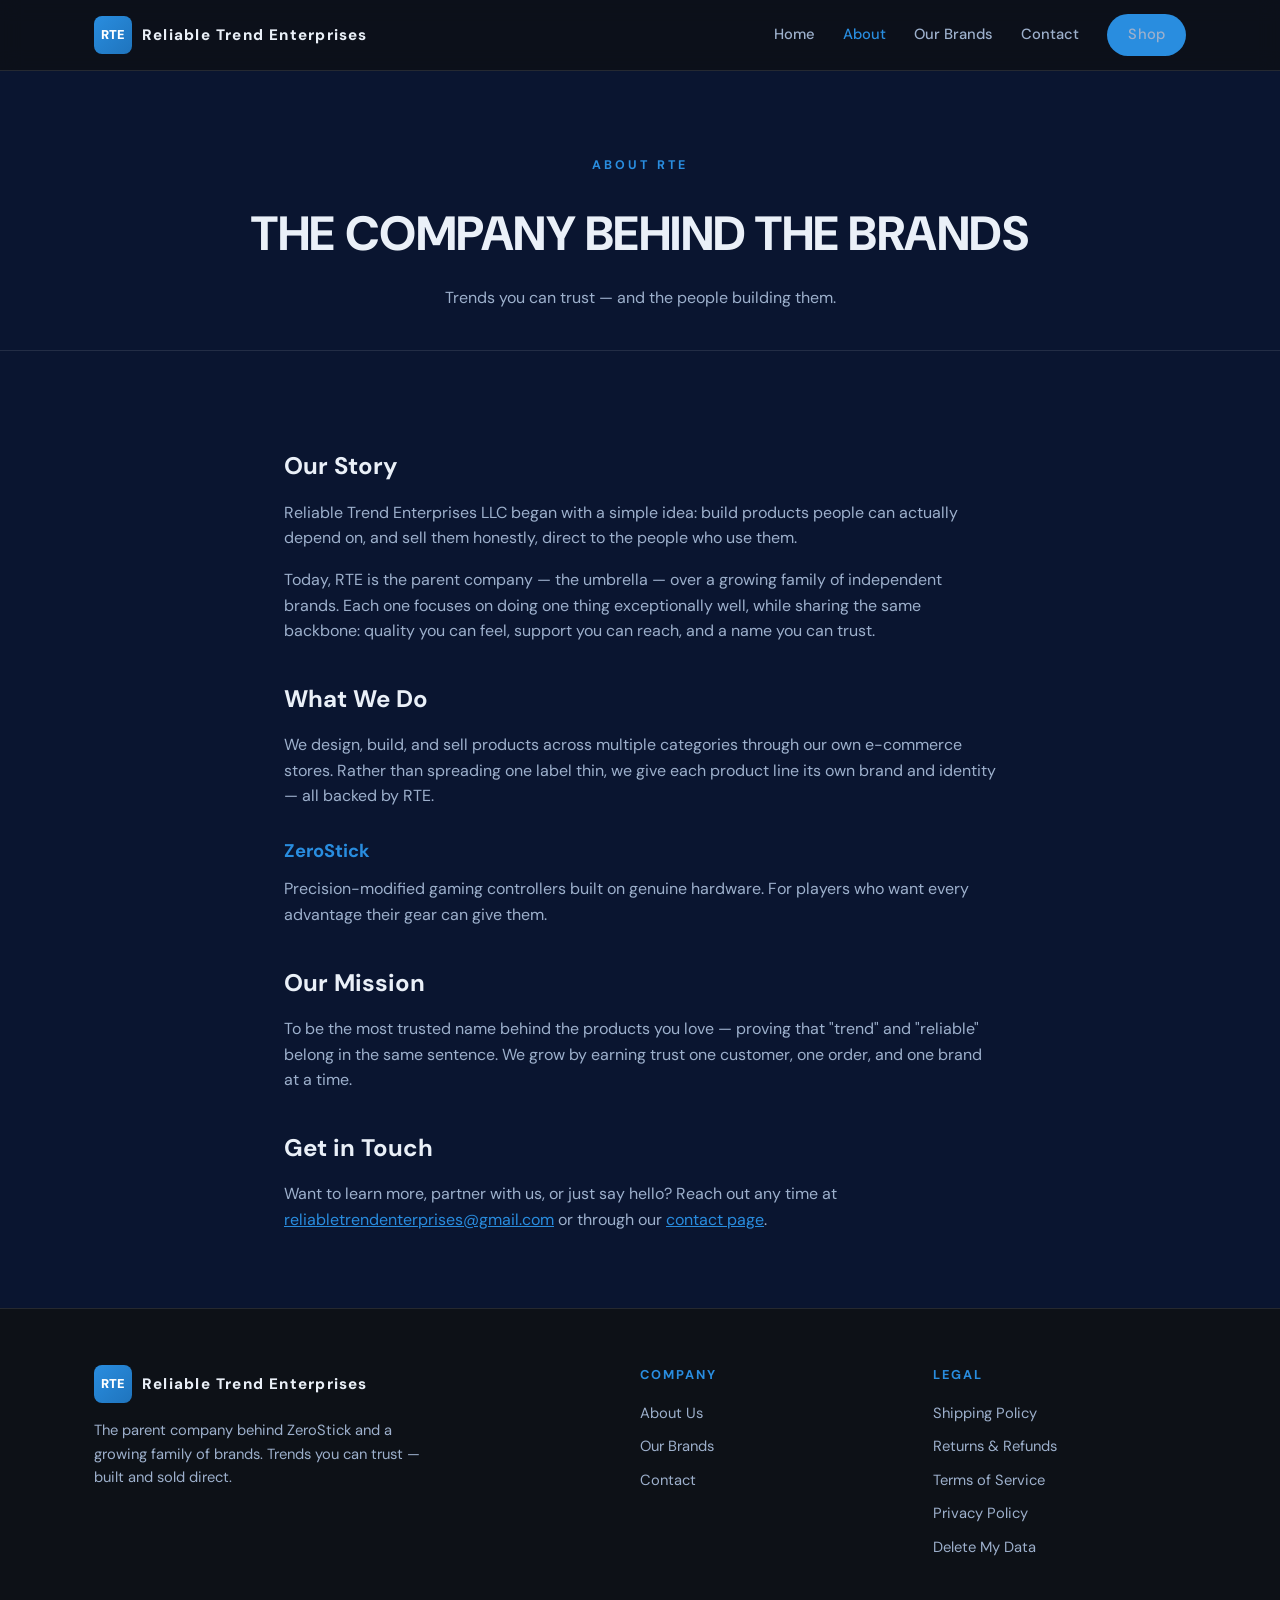
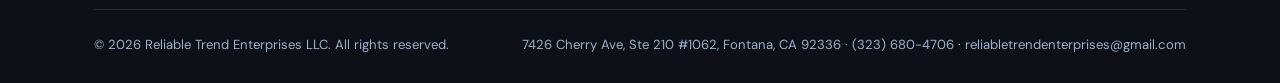
==== commit e38a9fdb: "Add product images, remove BudBox, clean up brand references" ====
--- a/about.html
+++ b/about.html
@@ -4,7 +4,7 @@
   <meta charset="UTF-8" />
   <meta name="viewport" content="width=device-width, initial-scale=1.0" />
   <title>About Us &mdash; Reliable Trend Enterprises LLC</title>
-  <meta name="description" content="Reliable Trend Enterprises LLC is the parent company behind ZeroStick, BudBox, and more. Learn our story and mission." />
+  <meta name="description" content="Reliable Trend Enterprises LLC is the parent company behind ZeroStick and a growing family of brands. Learn our story and mission." />
   <link rel="stylesheet" href="styles.css" />
 </head>
 <body>
@@ -63,12 +63,6 @@
       want every advantage their gear can give them.
     </p>
 
-    <h3>BudBox</h3>
-    <p>
-      Curated lifestyle essentials, delivered in a box worth opening. Thoughtfully
-      selected goods, shipped direct.
-    </p>
-
     <h2>Our Mission</h2>
     <p>
       To be the most trusted name behind the products you love &mdash; proving that "trend"
@@ -92,7 +86,7 @@
           <div class="nav-brand" style="margin-bottom:16px;">
             <span class="mark">RTE</span> Reliable Trend Enterprises
           </div>
-          <p>The parent company behind ZeroStick, BudBox, and more. Trends you can trust &mdash; built and sold direct.</p>
+          <p>The parent company behind ZeroStick and a growing family of brands. Trends you can trust &mdash; built and sold direct.</p>
         </div>
         <div>
           <h4>Company</h4>
--- a/styles.css
+++ b/styles.css
@@ -246,6 +246,28 @@
 .card h3 { font-size: 1.25rem; margin-bottom: 10px; color: var(--text); }
 .card p { color: var(--text-dim); font-size: 0.95rem; }
 
+.brand-card { padding: 0 0 28px; overflow: hidden; }
+.brand-card > :not(.product-img) { margin-left: 28px; margin-right: 28px; }
+.brand-card > :not(.product-img):first-child { margin-top: 28px; }
+.product-img {
+  background: var(--bg);
+  border-bottom: 1px solid var(--border);
+  aspect-ratio: 16 / 11;
+  display: flex;
+  align-items: center;
+  justify-content: center;
+  overflow: hidden;
+  margin-bottom: 24px;
+}
+.product-img img {
+  width: 100%;
+  height: 100%;
+  object-fit: contain;
+  padding: 18px;
+}
+.product-img--muted {
+  background: linear-gradient(135deg, var(--panel), var(--panel-2));
+}
 .brand-card .price {
   font-size: 1.4rem;
   font-weight: 800;
